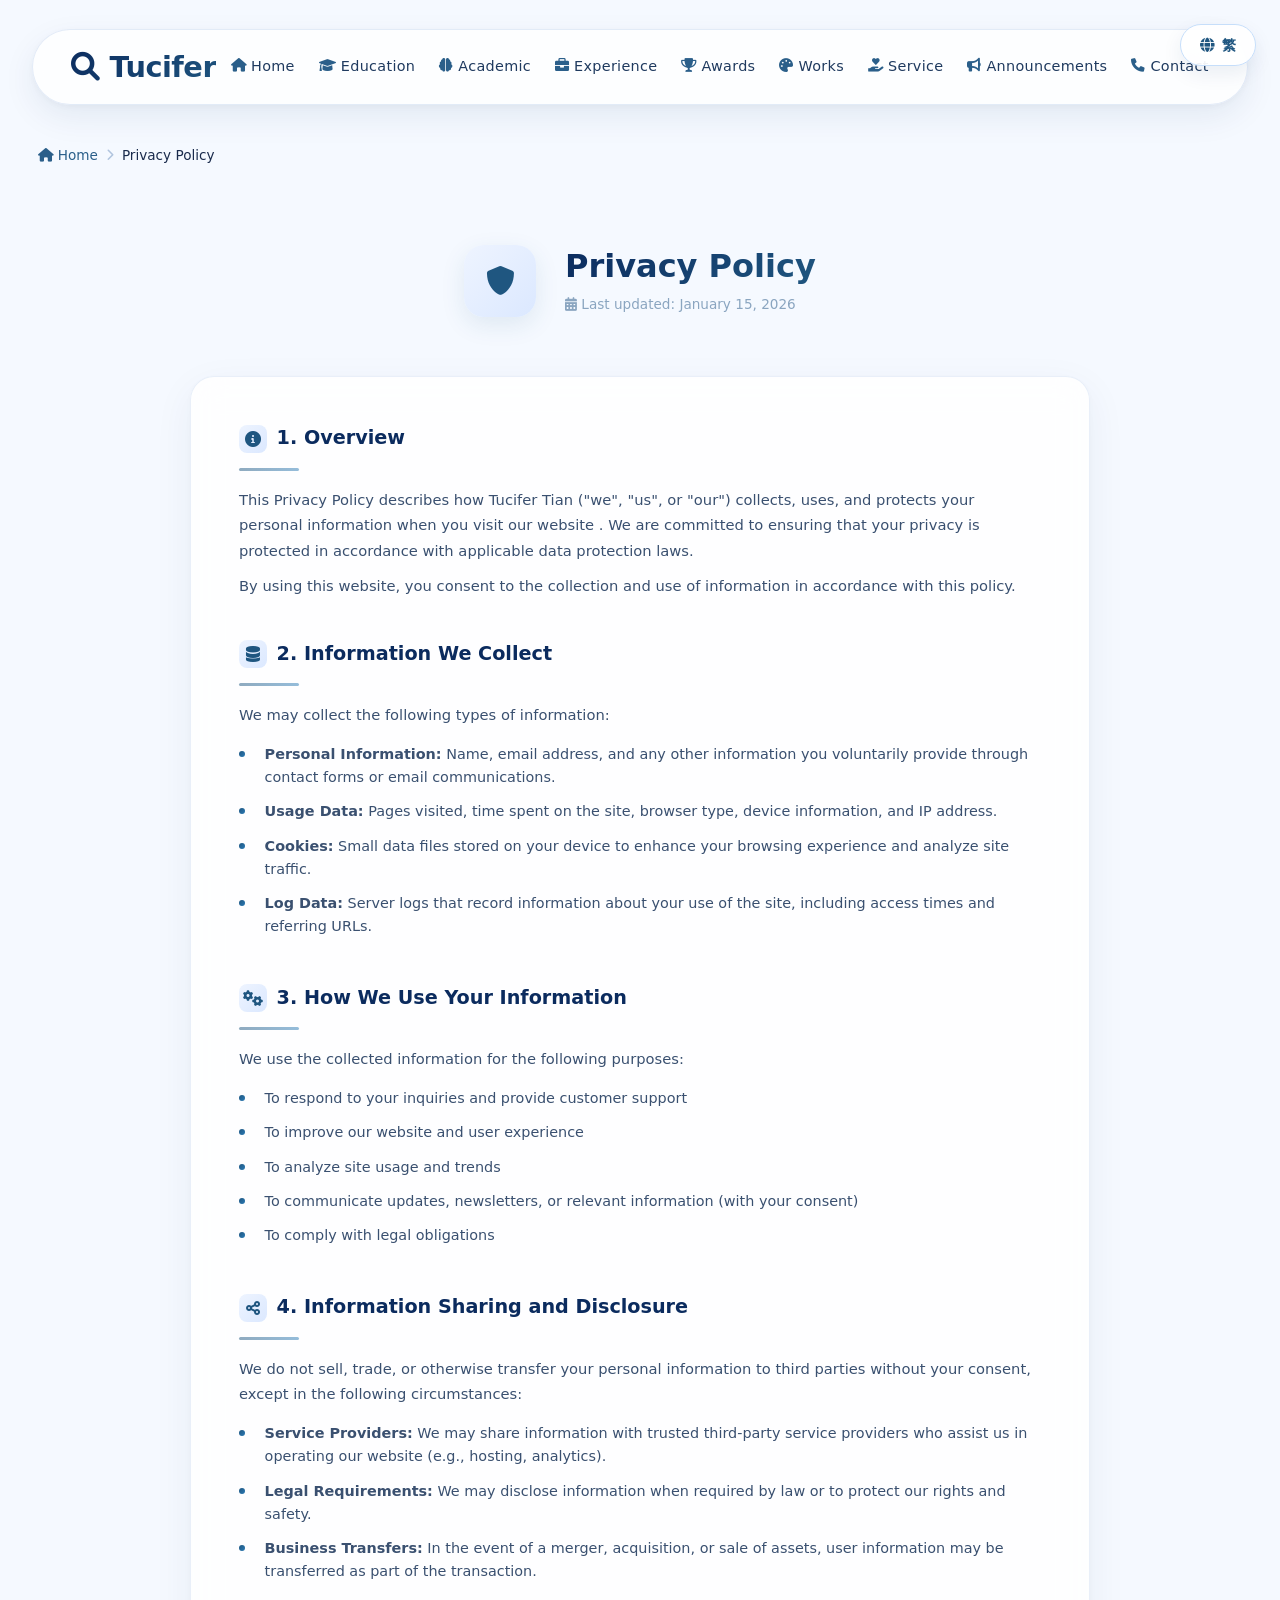
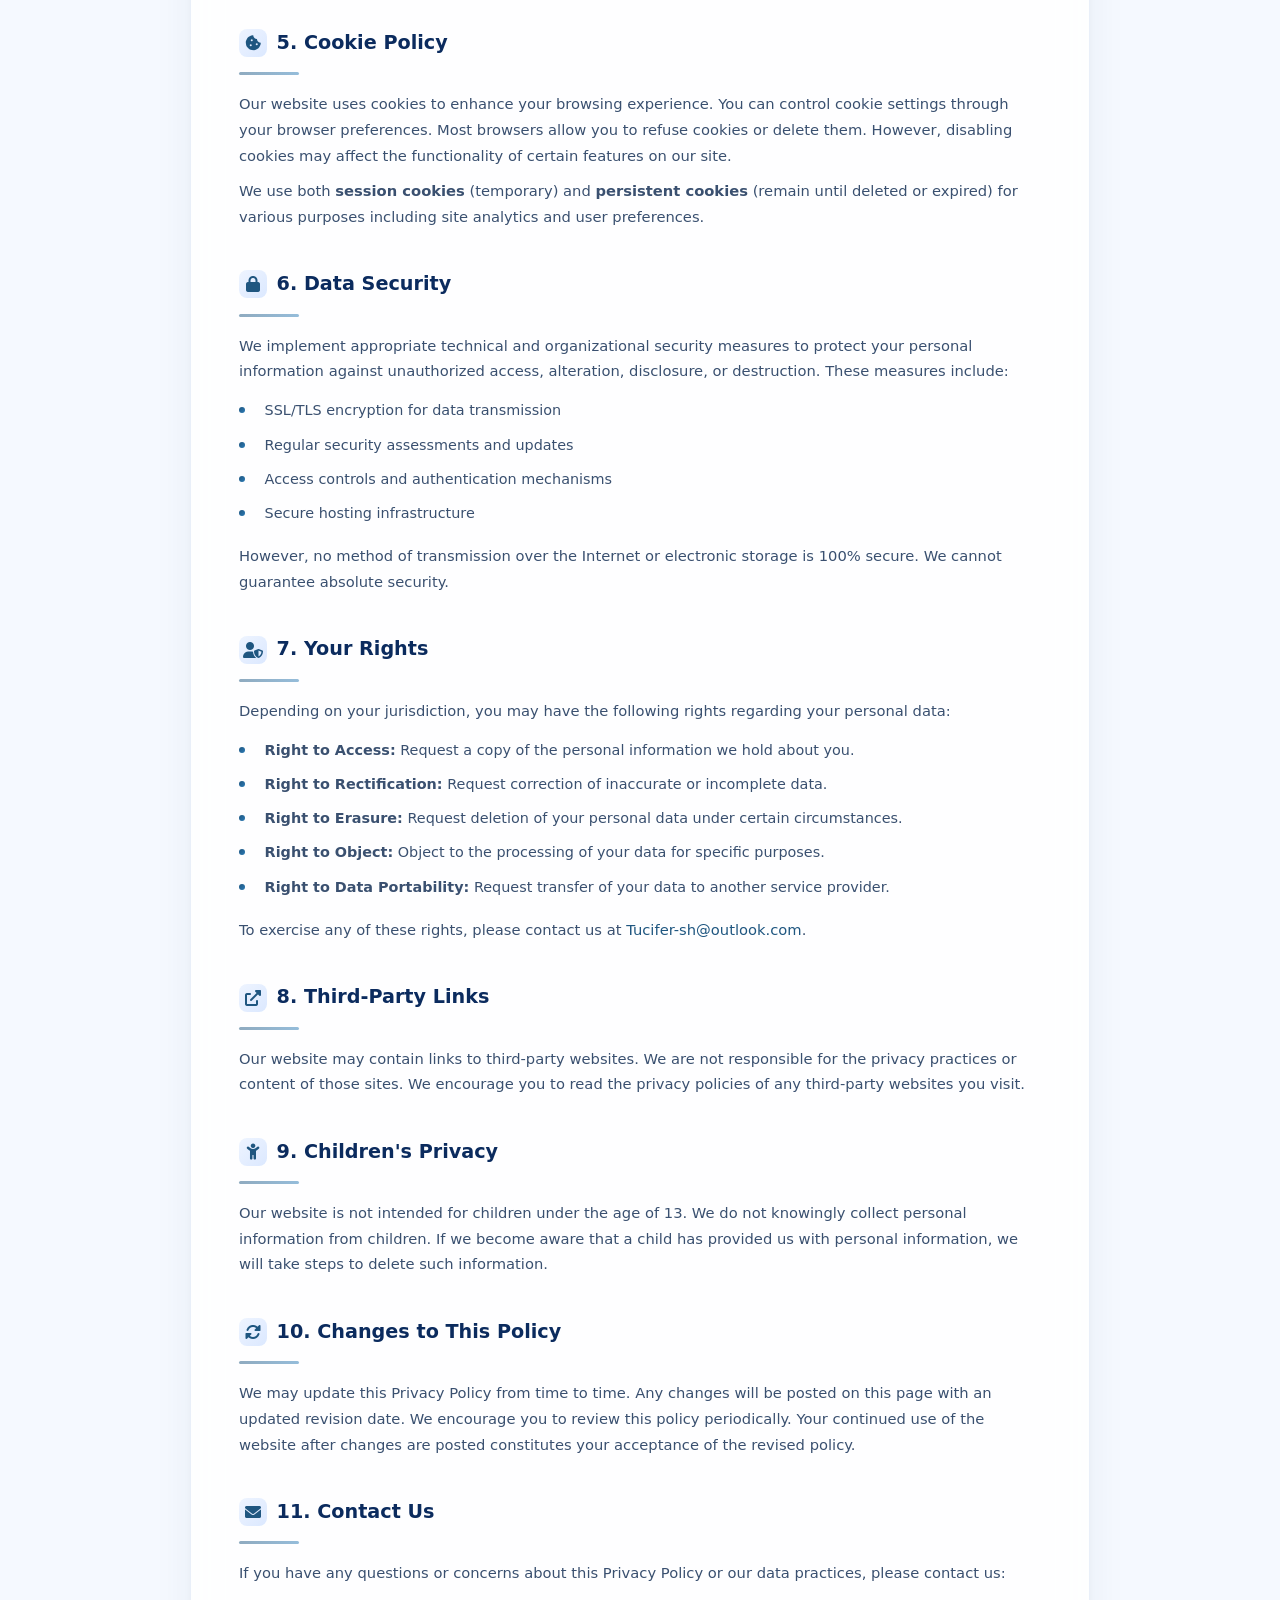
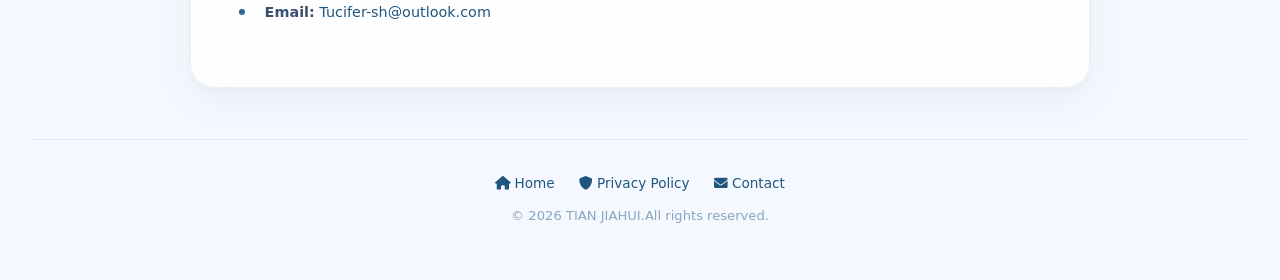
==== privacy policy.html @ 7f704561 "Add files via upload" ====
<!DOCTYPE html>
<html lang="en">
<head>
  <meta charset="UTF-8">
  <meta name="viewport" content="width=device-width, initial-scale=1.0, maximum-scale=1.0, user-scalable=yes, viewport-fit=cover">
  <meta http-equiv="Cache-Control" content="no-cache, no-store, must-revalidate">
  <meta http-equiv="Pragma" content="no-cache">
  <meta http-equiv="Expires" content="0">
  <title>Privacy Policy · Tucifer Tian</title>
  <link rel="icon" href="https://img.icons8.com/?size=100&id=BU7Clwq5bV9D&format=png&color=000000" type="image/png">

  <!-- Font Awesome -->
  <link rel="stylesheet" href="https://cdnjs.cloudflare.com/ajax/libs/font-awesome/6.0.0-beta3/css/all.min.css">

  <style>
    /* ===== 全局 ===== */
    * {
      margin: 0;
      padding: 0;
      box-sizing: border-box;
    }

    body {
      font-family: 'Inter', 'Segoe UI', 'Roboto', system-ui, -apple-system, sans-serif;
      background: #f5f9ff;
      color: #1a2b4c;
      line-height: 1.7;
      transition: all 0.2s ease;
    }

    .container {
      max-width: 1320px;
      margin: 0 auto;
      padding: 1.8rem 2rem;
      display: flex;
      flex-direction: column;
      gap: 2.2rem;
    }

    /* ===== 语言切换 ===== */
    .lang-switch {
      position: fixed;
      top: 1.5rem;
      right: 1.5rem;
      z-index: 100;
      background: rgba(255, 255, 255, 0.85);
      backdrop-filter: blur(12px);
      border: 1px solid #c6defa;
      border-radius: 40px;
      padding: 0.5rem 1.2rem;
      display: flex;
      align-items: center;
      gap: 0.5rem;
      cursor: pointer;
      font-weight: 600;
      color: #1f5680;
      font-size: 0.9rem;
      box-shadow: 0 8px 20px rgba(18, 52, 106, 0.08);
      transition: all 0.3s;
    }
    .lang-switch:hover {
      background: #ffffff;
      box-shadow: 0 12px 28px rgba(18, 52, 106, 0.15);
    }
    .lang-switch i {
      color: #1f5680;
    }

    /* ===== 导航 ===== */
    nav {
      display: flex;
      flex-wrap: wrap;
      align-items: center;
      justify-content: space-between;
      background: rgba(255, 255, 255, 0.8);
      backdrop-filter: blur(16px);
      border-radius: 80px;
      padding: 0.8rem 2.4rem;
      box-shadow: 0 12px 32px rgba(18, 52, 106, 0.08), 0 2px 8px rgba(0, 32, 64, 0.04);
      border: 1px solid rgba(200, 215, 240, 0.5);
      position: sticky;
      top: 1.2rem;
      z-index: 50;
    }

    .logo {
      font-size: 1.8rem;
      font-weight: 550;
      letter-spacing: -0.5px;
      background: linear-gradient(135deg, #0b2b5e, #1f5680);
      -webkit-background-clip: text;
      -webkit-text-fill-color: transparent;
      background-clip: text;
    }

    .nav-links {
      display: flex;
      flex-wrap: wrap;
      gap: 1.5rem;
      list-style: none;
    }

    .nav-links a {
      text-decoration: none;
      color: #1f3a5f;
      font-weight: 500;
      font-size: 0.9rem;
      letter-spacing: 0.3px;
      padding: 0.4rem 0;
      border-bottom: 2px solid transparent;
      transition: 0.25s ease;
      display: flex;
      align-items: center;
      gap: 0.3rem;
      white-space: nowrap;
    }
    .nav-links a i {
      font-size: 0.85rem;
      color: #2b5f8a;
    }
    .nav-links a:hover {
      border-bottom-color: #1f5680;
      color: #0a2540;
      text-decoration: none;
    }

    /* ===== 面包屑 ===== */
    .breadcrumb {
      display: flex;
      align-items: center;
      gap: 0.5rem;
      font-size: 0.85rem;
      color: #6b8bb5;
      padding: 0.2rem 0.4rem;
    }
    .breadcrumb a {
      color: #2b5f8a;
      text-decoration: none;
      transition: color 0.2s;
    }
    .breadcrumb a:hover {
      color: #1f5680;
      text-decoration: underline;
    }
    .breadcrumb .separator {
      color: #b0c4de;
      font-size: 0.75rem;
    }
    .breadcrumb .current {
      color: #1a2b4c;
      font-weight: 500;
    }

    /* ===== 页面标题区 ===== */
    .page-header {
      display: flex;
      align-items: center;
      justify-content: center;
      gap: 1.8rem;
      padding: 2.5rem 1rem 1.5rem;
    }
    .page-header .icon-wrapper {
      width: 72px;
      height: 72px;
      border-radius: 20px;
      background: linear-gradient(135deg, #eef4ff, #dbe8ff);
      display: flex;
      align-items: center;
      justify-content: center;
      box-shadow: 0 8px 24px rgba(31, 86, 128, 0.1);
      flex-shrink: 0;
    }
    .page-header .icon-wrapper i {
      font-size: 1.8rem;
      color: #1f5680;
    }
    .page-header .title-text {
      display: flex;
      flex-direction: column;
      gap: 0.3rem;
    }
    .page-header h1 {
      font-size: 2rem;
      font-weight: 700;
      background: linear-gradient(135deg, #0b2b5e, #1f5680);
      -webkit-background-clip: text;
      -webkit-text-fill-color: transparent;
      background-clip: text;
      margin: 0;
      line-height: 1.3;
    }
    .page-header .update-date {
      font-size: 0.85rem;
      color: #8aa5c0;
    }

    @media (max-width: 480px) {
      .page-header {
        gap: 1rem;
        padding: 1.5rem 0.5rem 1rem;
      }
      .page-header .icon-wrapper {
        width: 56px;
        height: 56px;
        border-radius: 16px;
      }
      .page-header .icon-wrapper i {
        font-size: 1.4rem;
      }
      .page-header h1 {
        font-size: 1.5rem;
      }
    }

    /* ===== 内容卡片 ===== */
    .content-card {
      background: rgba(255, 255, 255, 0.85);
      backdrop-filter: blur(16px);
      border-radius: 24px;
      padding: 2.8rem 3rem;
      box-shadow: 0 12px 40px rgba(18, 52, 106, 0.06), 0 2px 8px rgba(0, 32, 64, 0.03);
      border: 1px solid rgba(200, 215, 240, 0.4);
      max-width: 900px;
      margin: 0 auto;
      width: 100%;
    }

    .content-card section {
      margin-bottom: 2.4rem;
    }
    .content-card section:last-child {
      margin-bottom: 0;
    }

    .content-card h2 {
      font-size: 1.2rem;
      font-weight: 650;
      color: #0b2b5e;
      margin-bottom: 0.8rem;
      display: flex;
      align-items: center;
      gap: 0.6rem;
    }
    .content-card h2 i {
      font-size: 1rem;
      color: #1f5680;
      width: 28px;
      height: 28px;
      background: linear-gradient(135deg, #eef4ff, #dbe8ff);
      border-radius: 8px;
      display: inline-flex;
      align-items: center;
      justify-content: center;
      flex-shrink: 0;
    }

    .content-card p {
      font-size: 0.92rem;
      color: #3a5070;
      margin-bottom: 0.6rem;
      line-height: 1.75;
    }

    .content-card ul {
      list-style: none;
      padding: 0;
      margin: 0.4rem 0 0.8rem;
    }
    .content-card ul li {
      font-size: 0.9rem;
      color: #3a5070;
      padding: 0.35rem 0 0.35rem 1.6rem;
      position: relative;
      line-height: 1.6;
    }
    .content-card ul li::before {
      content: '';
      position: absolute;
      left: 0;
      top: 0.85rem;
      width: 6px;
      height: 6px;
      border-radius: 50%;
      background: linear-gradient(135deg, #1f5680, #2b7ab5);
    }

    .content-card a {
      color: #1f5680;
      text-decoration: none;
      font-weight: 500;
      border-bottom: 1px solid transparent;
      transition: all 0.2s;
    }
    .content-card a:hover {
      color: #0b2b5e;
      border-bottom-color: #1f5680;
    }

    /* ===== 分隔线 ===== */
    .divider {
      width: 60px;
      height: 3px;
      background: linear-gradient(90deg, #1f5680, #2b7ab5);
      border-radius: 4px;
      margin: 0.3rem 0 1rem;
      opacity: 0.5;
    }

    /* ===== 页脚 ===== */
    footer {
      text-align: center;
      padding: 2rem 1rem 1.5rem;
      color: #8aa5c0;
      font-size: 0.82rem;
      border-top: 1px solid rgba(200, 215, 240, 0.4);
      margin-top: 1rem;
    }
    footer a {
      color: #1f5680;
      text-decoration: none;
      font-weight: 500;
    }
    footer a:hover {
      text-decoration: underline;
    }
    footer .footer-links {
      display: flex;
      justify-content: center;
      gap: 1.5rem;
      margin-bottom: 0.6rem;
      flex-wrap: wrap;
    }
    footer .footer-links a {
      font-size: 0.85rem;
    }

    /* ===== 回到顶部 ===== */
    .back-to-top {
      position: fixed;
      bottom: 2rem;
      right: 2rem;
      width: 48px;
      height: 48px;
      border-radius: 50%;
      background: linear-gradient(135deg, #1f5680, #0b2b5e);
      color: #fff;
      display: flex;
      align-items: center;
      justify-content: center;
      font-size: 1.1rem;
      box-shadow: 0 8px 24px rgba(31, 86, 128, 0.3);
      cursor: pointer;
      z-index: 100;
      opacity: 0;
      visibility: hidden;
      transform: translateY(20px);
      transition: all 0.3s ease;
    }
    .back-to-top.show {
      opacity: 1;
      visibility: visible;
      transform: translateY(0);
    }
    .back-to-top:hover {
      transform: translateY(-3px);
      box-shadow: 0 12px 32px rgba(31, 86, 128, 0.4);
    }

    /* ===== 响应式 ===== */

    @media (max-width: 750px) {
  .container {
    padding: 1rem;
  }
  nav {
    flex-direction: column;
    gap: 0.8rem;
    border-radius: 2rem;
    padding: 1rem 1.5rem;
  }
  .nav-links {
    gap: 1rem;
  }
  
     
    }


    @media (max-width: 480px) {
  /* 回到顶部按钮手机端缩小 */
  .back-to-top {
    width: 36px;          /* 原来 48px → 现在 36px */
    height: 36px;
    bottom: 1rem;          /* 离底部近一点，更紧凑 */
    right: 1rem;           /* 离右边近一点 */
    font-size: 0.9rem;     /* 箭头图标也相应缩小 */
  }
}
    @media (max-width: 480px) {
      .nav-links {
        gap: 0.5rem;
      }
      .nav-links a span {
        display: none;
      }
      .nav-links a i {
        font-size: 1rem;
      }
    }
  </style>
</head>

<body>

  <!-- 语言切换按钮 -->
  <div class="lang-switch" id="langToggle">
    <i class="fas fa-globe"></i>
    <span class="lang-text">繁</span>
  </div>

  <div class="container">

    <!-- 导航栏 -->
    <nav>
      <div class="logo"><i class="fas fa-search"></i> Tucifer</div>
      <ul class="nav-links">
        <li>
          <a href="index.html#home">
            <i class="fas fa-home"></i>
            <span data-en="Home" data-zh-hant="主頁" data-zh-hans="主页">Home</span>
          </a>
        </li>
        <li>
          <a href="index.html#education">
            <i class="fas fa-graduation-cap"></i>
            <span data-en="Education" data-zh-hant="教育背景" data-zh-hans="教育背景">Education</span>
          </a>
        </li>
        <li>
          <a href="index.html#expertise">
            <i class="fas fa-brain"></i>
            <span data-en="Academic" data-zh-hant="學術專長" data-zh-hans="学术专长">Academic</span>
          </a>
        </li>
        <li>
          <a href="index.html#experience">
            <i class="fas fa-briefcase"></i>
            <span data-en="Work Experience" data-zh-hant="工作經驗" data-zh-hans="工作经验">Experience</span>
          </a>
        </li>
        <li>
          <a href="index.html#awards">
            <i class="fas fa-trophy"></i>
            <span data-en="Awards" data-zh-hant="獲獎與認證" data-zh-hans="获奖与认证">Awards</span>
          </a>
        </li>
        <li>
          <a href="index.html#works">
            <i class="fas fa-palette"></i>
            <span data-en="Project" data-zh-hant="項目展示" data-zh-hans="项目展示">Works</span>
          </a>
        </li>
        <li>
          <a href="index.html#service">
            <i class="fas fa-hand-holding-heart"></i>
            <span data-en="Service" data-zh-hant="社會服務" data-zh-hans="社会服务">Service</span>
          </a>
        </li>
        <li>
          <a href="index.html#bulletin">
            <i class="fas fa-bullhorn"></i>
            <span data-en="Announcements" data-zh-hant="公告欄" data-zh-hans="公告栏">Announcements</span>
          </a>
        </li>
        <li>
          <a href="index.html#Contact">
            <i class="fas fa-phone"></i>
            <span data-en="Contact" data-zh-hant="聯絡" data-zh-hans="联络">Contact</span>
          </a>
        </li>
      </ul>
    </nav>

    <!-- 面包屑 -->
    <div class="breadcrumb">
      <a href="index.html"><i class="fas fa-home"></i> <span data-en="Home" data-zh-hant="主頁" data-zh-hans="主页">Home</span></a>
      <span class="separator"><i class="fas fa-chevron-right"></i></span>
      <span class="current" data-en="Privacy Policy" data-zh-hant="隱私政策" data-zh-hans="隐私政策">Privacy Policy</span>
    </div>

    <!-- 页面标题 -->
    <div class="page-header">
      <div class="icon-wrapper">
        <i class="fas fa-shield-alt"></i>
      </div>
      <div class="title-text">
        <h1 data-en="Privacy Policy" data-zh-hant="隱私政策" data-zh-hans="隐私政策">Privacy Policy</h1>
        <p class="update-date"><i class="fas fa-calendar-alt"></i> <span data-en="Last updated: January 15, 2026" data-zh-hant="最後更新：2026年1月15日" data-zh-hans="最后更新：2026年1月15日">Last updated: January 15, 2026</span></p>
      </div>
    </div>

    <!-- 内容区域 -->
    <div class="content-card">

      <!-- 1. 概述 -->
      <section>
        <h2><i class="fas fa-info-circle"></i> <span data-en="1. Overview" data-zh-hant="1. 概述" data-zh-hans="1. 概述">1. Overview</span></h2>
        <div class="divider"></div>
        <p data-en="This Privacy Policy describes how Tucifer Tian (&quot;we&quot;, &quot;us&quot;, or &quot;our&quot;) collects, uses, and protects your personal information when you visit our website. We are committed to ensuring that your privacy is protected in accordance with applicable data protection laws." data-zh-hant="本隱私政策說明 Tucifer Tian（「我們」）在您造訪本網站時，
        如何收集、使用及保護您的個人資訊。我們致力於確保您的隱私按照適用的資料保護法律受到保護。" data-zh-hans="本隐私政策说明 Tucifer Tian（「我们」）在您访问本网站时，如何收集、使用及保护您的个人信息。我们致力于确保您的隐私按照适用的数据保护法律受到保护。">
          This Privacy Policy describes how Tucifer Tian ("we", "us", or "our") collects, uses, and protects your personal information when you visit our website . We are committed to ensuring that your privacy is protected in accordance with applicable data protection laws.
        </p>
        <p data-en="By using this website, you consent to the collection and use of information in accordance with this policy." data-zh-hant="使用本網站即表示您同意按照本政策的規定收集和使用資訊。" data-zh-hans="使用本网站即表示您同意按照本政策的规定收集和使用信息。">
          By using this website, you consent to the collection and use of information in accordance with this policy.
        </p>
      </section>

      <!-- 2. 信息收集 -->
      <section>
        <h2><i class="fas fa-database"></i> <span data-en="2. Information We Collect" data-zh-hant="2. 我們收集的資訊" data-zh-hans="2. 我们收集的信息">2. Information We Collect</span></h2>
        <div class="divider"></div>
        <p data-en="We may collect the following types of information:" data-zh-hant="我們可能收集以下類型的資訊：" data-zh-hans="我们可能收集以下类型的信息：">
          We may collect the following types of information:
        </p>
        <ul>
          <li data-en="<strong>Personal Information:</strong> Name, email address, and any other information you voluntarily provide through contact forms or email communications." data-zh-hant="<strong>個人資訊：</strong>姓名、電子郵件地址，以及您透過聯絡表單或電子郵件自願提供的任何其他資訊。" data-zh-hans="<strong>个人信息：</strong>姓名、电子邮件地址，以及您通过联络表单或电子邮件自愿提供的任何其他信息。">
            <strong>Personal Information:</strong> Name, email address, and any other information you voluntarily provide through contact forms or email communications.
          </li>
          <li data-en="<strong>Usage Data:</strong> Pages visited, time spent on the site, browser type, device information, and IP address." data-zh-hant="<strong>使用數據：</strong>造訪的頁面、在網站上花費的時間、瀏覽器類型、裝置資訊和 IP 地址。" data-zh-hans="<strong>使用数据：</strong>访问的页面、在网站上花费的时间、浏览器类型、设备信息和 IP 地址。">
            <strong>Usage Data:</strong> Pages visited, time spent on the site, browser type, device information, and IP address.
          </li>
          <li data-en="<strong>Cookies:</strong> Small data files stored on your device to enhance your browsing experience and analyze site traffic." data-zh-hant="<strong>Cookie：</strong>儲存在您裝置上的小型資料檔案，用於增強瀏覽體驗並分析網站流量。" data-zh-hans="<strong>Cookie：</strong>储存在您设备上的小型数据文件，用于增强浏览体验并分析网站流量。">
            <strong>Cookies:</strong> Small data files stored on your device to enhance your browsing experience and analyze site traffic.
          </li>
          <li data-en="<strong>Log Data:</strong> Server logs that record information about your use of the site, including access times and referring URLs." data-zh-hant="<strong>日誌數據：</strong>記錄您使用網站相關資訊的伺服器日誌，包括存取時間和來源網址。" data-zh-hans="<strong>日志数据：</strong>记录您使用网站相关信息的服务器日志，包括访问时间和来源网址。">
            <strong>Log Data:</strong> Server logs that record information about your use of the site, including access times and referring URLs.
          </li>
        </ul>
      </section>

      <!-- 3. 信息使用 -->
      <section>
        <h2><i class="fas fa-cogs"></i> <span data-en="3. How We Use Your Information" data-zh-hant="3. 我們如何使用您的資訊" data-zh-hans="3. 我们如何使用您的信息">3. How We Use Your Information</span></h2>
        <div class="divider"></div>
        <p data-en="We use the collected information for the following purposes:" data-zh-hant="我們將收集的資訊用於以下目的：" data-zh-hans="我们将收集的信息用于以下目的：">
          We use the collected information for the following purposes:
        </p>
        <ul>
          <li data-en="To respond to your inquiries and provide customer support" data-zh-hant="回應您的諮詢並提供客戶支援" data-zh-hans="回应您的咨询并提供客户支持">
            To respond to your inquiries and provide customer support
          </li>
          <li data-en="To improve our website and user experience" data-zh-hant="改進我們的網站和使用者體驗" data-zh-hans="改进我们的网站和用户体验">
            To improve our website and user experience
          </li>
          <li data-en="To analyze site usage and trends" data-zh-hant="分析網站使用情況和趨勢" data-zh-hans="分析网站使用情况和趋势">
            To analyze site usage and trends
          </li>
          <li data-en="To communicate updates, newsletters, or relevant information (with your consent)" data-zh-hant="傳達更新、電子報或相關資訊（經您同意）" data-zh-hans="传达更新、电子报或相关信息（经您同意）">
            To communicate updates, newsletters, or relevant information (with your consent)
          </li>
          <li data-en="To comply with legal obligations" data-zh-hant="遵守法律義務" data-zh-hans="遵守法律义务">
            To comply with legal obligations
          </li>
        </ul>
      </section>

      <!-- 4. 信息共享 -->
      <section>
        <h2><i class="fas fa-share-alt"></i> <span data-en="4. Information Sharing and Disclosure" data-zh-hant="4. 資訊共用與揭露" data-zh-hans="4. 信息共享与披露">4. Information Sharing and Disclosure</span></h2>
        <div class="divider"></div>
        <p data-en="We do not sell, trade, or otherwise transfer your personal information to third parties without your consent, except in the following circumstances:" data-zh-hant="除以下情況外，未經您的同意，我們不會出售、交易或以其他方式將您的個人資訊轉讓給第三方：" data-zh-hans="除以下情况外，未经您的同意，我们不会出售、交易或以其他方式将您的个人信息转让给第三方：">
          We do not sell, trade, or otherwise transfer your personal information to third parties without your consent, except in the following circumstances:
        </p>
        <ul>
          <li data-en="<strong>Service Providers:</strong> We may share information with trusted third-party service providers who assist us in operating our website (e.g., hosting, analytics)." data-zh-hant="<strong>服務提供者：</strong>我們可能與協助我們營運網站的受信任第三方服務提供者共用資訊（例如：託管、數據分析）。" data-zh-hans="<strong>服务提供者：</strong>我们可能与协助我们运营网站的受信任第三方服务提供者共享信息（例如：托管、数据分析）。">
            <strong>Service Providers:</strong> We may share information with trusted third-party service providers who assist us in operating our website (e.g., hosting, analytics).
          </li>
          <li data-en="<strong>Legal Requirements:</strong> We may disclose information when required by law or to protect our rights and safety." data-zh-hant="<strong>法律要求：</strong>當法律要求或為保護我們的權利和安全時，我們可能會揭露資訊。" data-zh-hans="<strong>法律要求：</strong>当法律要求或为保护我们的权利和安全时，我们可能会披露信息。">
            <strong>Legal Requirements:</strong> We may disclose information when required by law or to protect our rights and safety.
          </li>
          <li data-en="<strong>Business Transfers:</strong> In the event of a merger, acquisition, or sale of assets, user information may be transferred as part of the transaction." data-zh-hant="<strong>業務轉讓：</strong>若發生合併、收購或資產出售，使用者資訊可能作為交易的一部分被轉讓。" data-zh-hans="<strong>业务转让：</strong>若发生合并、收购或资产出售，用户信息可能作为交易的一部分被转让。">
            <strong>Business Transfers:</strong> In the event of a merger, acquisition, or sale of assets, user information may be transferred as part of the transaction.
          </li>
        </ul>
      </section>

      <!-- 5. Cookie 政策 -->
      <section>
        <h2><i class="fas fa-cookie-bite"></i> <span data-en="5. Cookie Policy" data-zh-hant="5. Cookie 政策" data-zh-hans="5. Cookie 政策">5. Cookie Policy</span></h2>
        <div class="divider"></div>
        <p data-en="Our website uses cookies to enhance your browsing experience. You can control cookie settings through your browser preferences. Most browsers allow you to refuse cookies or delete them. However, disabling cookies may affect the functionality of certain features on our site." data-zh-hant="本網站使用 Cookie 以增強您的瀏覽體驗。您可以透過瀏覽器偏好設定控制 Cookie。大多數瀏覽器允許您拒絕或刪除 Cookie。然而，停用 Cookie 可能會影響網站某些功能的使用。">
          Our website uses cookies to enhance your browsing experience. You can control cookie settings through your browser preferences. Most browsers allow you to refuse cookies or delete them. However, disabling cookies may affect the functionality of certain features on our site.
        </p>
        <p data-en="We use both <strong>session cookies</strong> (temporary) and <strong>persistent cookies</strong> (remain until deleted or expired) for various purposes including site analytics and user preferences." data-zh-hant="我們使用<strong>會話 Cookie</strong>（臨時）和<strong>持久性 Cookie</strong>（保留至刪除或過期），用於網站數據分析和使用者偏好等各種用途。">
          We use both <strong>session cookies</strong> (temporary) and <strong>persistent cookies</strong> (remain until deleted or expired) for various purposes including site analytics and user preferences.
        </p>
      </section>

      <!-- 6. 数据安全 -->
      <section>
        <h2><i class="fas fa-lock"></i> <span data-en="6. Data Security" data-zh-hant="6. 資料安全" data-zh-hans="6. 数据安全">6. Data Security</span></h2>
        <div class="divider"></div>
        <p data-en="We implement appropriate technical and organizational security measures to protect your personal information against unauthorized access, alteration, disclosure, or destruction. These measures include:" data-zh-hant="我們實施適當的技術和組織安全措施，以保護您的個人資訊免受未經授權的存取、更改、揭露或破壞。這些措施包括：">
          We implement appropriate technical and organizational security measures to protect your personal information against unauthorized access, alteration, disclosure, or destruction. These measures include:
        </p>
        <ul>
          <li data-en="SSL/TLS encryption for data transmission" data-zh-hant="資料傳輸採用 SSL/TLS 加密" data-zh-hans="数据传输采用 SSL/TLS 加密">
            SSL/TLS encryption for data transmission
          </li>
          <li data-en="Regular security assessments and updates" data-zh-hant="定期安全評估和更新" data-zh-hans="定期安全评估和更新">
            Regular security assessments and updates
          </li>
          <li data-en="Access controls and authentication mechanisms" data-zh-hant="存取控制和身份驗證機制" data-zh-hans="访问控制和身份验证机制">
            Access controls and authentication mechanisms
          </li>
          <li data-en="Secure hosting infrastructure" data-zh-hant="安全的託管基礎設施" data-zh-hans="安全的托管基础设施">
            Secure hosting infrastructure
          </li>
        </ul>
        <p data-en="However, no method of transmission over the Internet or electronic storage is 100% secure. We cannot guarantee absolute security." data-zh-hant="然而，網際網路傳輸或電子儲存沒有任何方法是 100% 安全的。我們無法保證絕對安全。" data-zh-hans="然而，互联网传输或电子储存没有任何方法是 100% 安全的。我们无法保证绝对安全。">
          However, no method of transmission over the Internet or electronic storage is 100% secure. We cannot guarantee absolute security.
        </p>
      </section>

      <!-- 7. 您的权利 -->
      <section>
        <h2><i class="fas fa-user-shield"></i> <span data-en="7. Your Rights" data-zh-hant="7. 您的權利" data-zh-hans="7. 您的权利">7. Your Rights</span></h2>
        <div class="divider"></div>
        <p data-en="Depending on your jurisdiction, you may have the following rights regarding your personal data:" data-zh-hant="根據您所在的司法管轄區，您可能擁有以下關於個人資料的權利：">
          Depending on your jurisdiction, you may have the following rights regarding your personal data:
        </p>
        <ul>
          <li data-en="<strong>Right to Access:</strong> Request a copy of the personal information we hold about you." data-zh-hant="<strong>存取權：</strong>要求取得我們持有關於您的個人資訊副本。" data-zh-hans="<strong>访问权：</strong>要求取得我们持有关于您的个人信息副本。">
            <strong>Right to Access:</strong> Request a copy of the personal information we hold about you.
          </li>
          <li data-en="<strong>Right to Rectification:</strong> Request correction of inaccurate or incomplete data." data-zh-hant="<strong>更正權：</strong>要求更正不準確或不完整的資料。" data-zh-hans="<strong>更正权：</strong>要求更正不准确或不完整的数据。">
            <strong>Right to Rectification:</strong> Request correction of inaccurate or incomplete data.
          </li>
          <li data-en="<strong>Right to Erasure:</strong> Request deletion of your personal data under certain circumstances." data-zh-hant="<strong>刪除權：</strong>在特定情況下要求刪除您的個人資料。" data-zh-hans="<strong>删除权：</strong>在特定情况下要求删除您的个人数据。">
            <strong>Right to Erasure:</strong> Request deletion of your personal data under certain circumstances.
          </li>
          <li data-en="<strong>Right to Object:</strong> Object to the processing of your data for specific purposes." data-zh-hant="<strong>反對權：</strong>針對特定目的反對處理您的資料。" data-zh-hans="<strong>反对权：</strong>针对特定目的反对处理您的数据。">
            <strong>Right to Object:</strong> Object to the processing of your data for specific purposes.
          </li>
          <li data-en="<strong>Right to Data Portability:</strong> Request transfer of your data to another service provider." data-zh-hant="<strong>資料可攜權：</strong>要求將您的資料轉移給另一個服務提供者。" data-zh-hans="<strong>数据可携权：</strong>要求将您的数据转移给另一个服务提供者。">
            <strong>Right to Data Portability:</strong> Request transfer of your data to another service provider.
          </li>
        </ul>
        <p data-en="To exercise any of these rights, please contact us at " data-zh-hant="如需行使上述任何權利，請透過 Tucifer-sh@outlook.com ">
          To exercise any of these rights, please contact us at <a href="mailto:Tucifer-sh@outlook.com">Tucifer-sh@outlook.com</a>.
        </p>
      </section>

      <!-- 8. 第三方链接 -->
      <section>
        <h2><i class="fas fa-external-link-alt"></i> <span data-en="8. Third-Party Links" data-zh-hant="8. 第三方連結" data-zh-hans="8. 第三方链接">8. Third-Party Links</span></h2>
        <div class="divider"></div>
        <p data-en="Our website may contain links to third-party websites. We are not responsible for the privacy practices or content of those sites. We encourage you to read the privacy policies of any third-party websites you visit." data-zh-hant="本網站可能包含指向第三方網站的連結。我們不對這些網站的隱私做法或內容負責。我們鼓勵您閱讀您造訪的任何第三方網站的隱私政策。">
          Our website may contain links to third-party websites. We are not responsible for the privacy practices or content of those sites. We encourage you to read the privacy policies of any third-party websites you visit.
        </p>
      </section>

      <!-- 9. 儿童隐私 -->
      <section>
        <h2><i class="fas fa-child"></i> <span data-en="9. Children's Privacy" data-zh-hant="9. 兒童隱私" data-zh-hans="9. 儿童隐私">9. Children's Privacy</span></h2>
        <div class="divider"></div>
        <p data-en="Our website is not intended for children under the age of 13. We do not knowingly collect personal information from children. If we become aware that a child has provided us with personal information, we will take steps to delete such information." data-zh-hant="本網站不適用於 13 歲以下的兒童。我們不會故意收集兒童的個人資訊。如果我們發現有兒童向我們提供了個人資訊，我們將採取措施刪除該等資訊。">
          Our website is not intended for children under the age of 13. We do not knowingly collect personal information from children. If we become aware that a child has provided us with personal information, we will take steps to delete such information.
        </p>
      </section>

      <!-- 10. 政策更新 -->
      <section>
        <h2><i class="fas fa-sync-alt"></i> <span data-en="10. Changes to This Policy" data-zh-hant="10. 政策變更" data-zh-hans="10. 政策变更">10. Changes to This Policy</span></h2>
        <div class="divider"></div>
        <p data-en="We may update this Privacy Policy from time to time. Any changes will be posted on this page with an updated revision date. We encourage you to review this policy periodically. Your continued use of the website after changes are posted constitutes your acceptance of the revised policy." data-zh-hant="我們可能會不時更新本隱私政策。任何變更都會發佈在本頁面上，並附上更新的修訂日期。我們鼓勵您定期檢視本政策。在變更發佈後繼續使用本網站即表示您接受修訂後的政策。">
          We may update this Privacy Policy from time to time. Any changes will be posted on this page with an updated revision date. We encourage you to review this policy periodically. Your continued use of the website after changes are posted constitutes your acceptance of the revised policy.
        </p>
      </section>

      <!-- 11. 联系我们 -->
      <section>
        <h2><i class="fas fa-envelope"></i> <span data-en="11. Contact Us" data-zh-hant="11. 聯絡我們" data-zh-hans="11. 联系我们">11. Contact Us</span></h2>
        <div class="divider"></div>
        <p data-en="If you have any questions or concerns about this Privacy Policy or our data practices, please contact us:" data-zh-hant="如果您對本隱私政策或我們的資料處理方式有任何疑問或疑慮，請聯絡我們：">
          If you have any questions or concerns about this Privacy Policy or our data practices, please contact us:
        </p>
        <ul>
          <li data-en="<strong>Email:</strong> Tucifer-sh@outlook.com" data-zh-hant="<strong>電子郵件：</strong>Tucifer-sh@outlook.com" data-zh-hans="<strong>电子邮件：</strong>Tucifer-sh@outlook.com">
            <strong>Email:</strong> <a href="mailto:Tucifer-sh@outlook.com">Tucifer-sh@outlook.com</a>
          </li>
         
        </ul>
      </section>

    </div><!-- end content-card -->

    <!-- 页脚 -->
    <footer>
      <div class="footer-links">
        <a href="index.html"><i class="fas fa-home"></i> <span data-en="Home" data-zh-hant="主頁" data-zh-hans="主页">Home</span></a>
        <a href="privacy-policy.html"><i class="fas fa-shield-alt"></i> <span data-en="Privacy Policy" data-zh-hant="隱私政策" data-zh-hans="隐私政策">Privacy Policy</span></a>
        <a href="index.html#Contact"><i class="fas fa-envelope"></i> <span data-en="Contact" data-zh-hant="聯絡" data-zh-hans="联络">Contact</span></a>
      </div>
      <p>© 2026 TIAN JIAHUI.<span data-en="All rights reserved." data-zh-hant="保留所有權利。" data-zh-hans="保留所有权利。">All rights reserved.</span></p>
    </footer>

  </div><!-- end container -->

  <!-- 回到顶部 -->
  <div class="back-to-top" id="backToTop" title="Back to Top">
    <i class="fas fa-chevron-up"></i>
  </div>

  <script>
    // 回到顶部
    const backToTop = document.getElementById('backToTop');
    window.addEventListener('scroll', () => {
      if (window.scrollY > 300) {
        backToTop.classList.add('show');
      } else {
        backToTop.classList.remove('show');
      }
    });
    backToTop.addEventListener('click', () => {
      window.scrollTo({ top: 0, behavior: 'smooth' });
    });

    // 语言切换：en → 繁體 → 简体 → en 循环
    const langToggle = document.getElementById('langToggle');
    const langText = langToggle.querySelector('.lang-text');
    let langIndex = 0; // 0=English(default), 1=繁體中文, 2=简体中文
    const langLabels = ['繁', '简', 'En'];

    langToggle.addEventListener('click', () => {
      langIndex = (langIndex + 1) % 3;
      const attr = langIndex === 0 ? 'data-en' : (langIndex === 1 ? 'data-zh-hant' : 'data-zh-hans');
      langText.textContent = langLabels[langIndex];
      document.querySelectorAll('[data-en]').forEach(el => {
        const targetAttr = el.getAttribute(attr);
        if (targetAttr) {
          el.innerHTML = targetAttr;
        }
      });
    });
  </script>

</body>
</html>
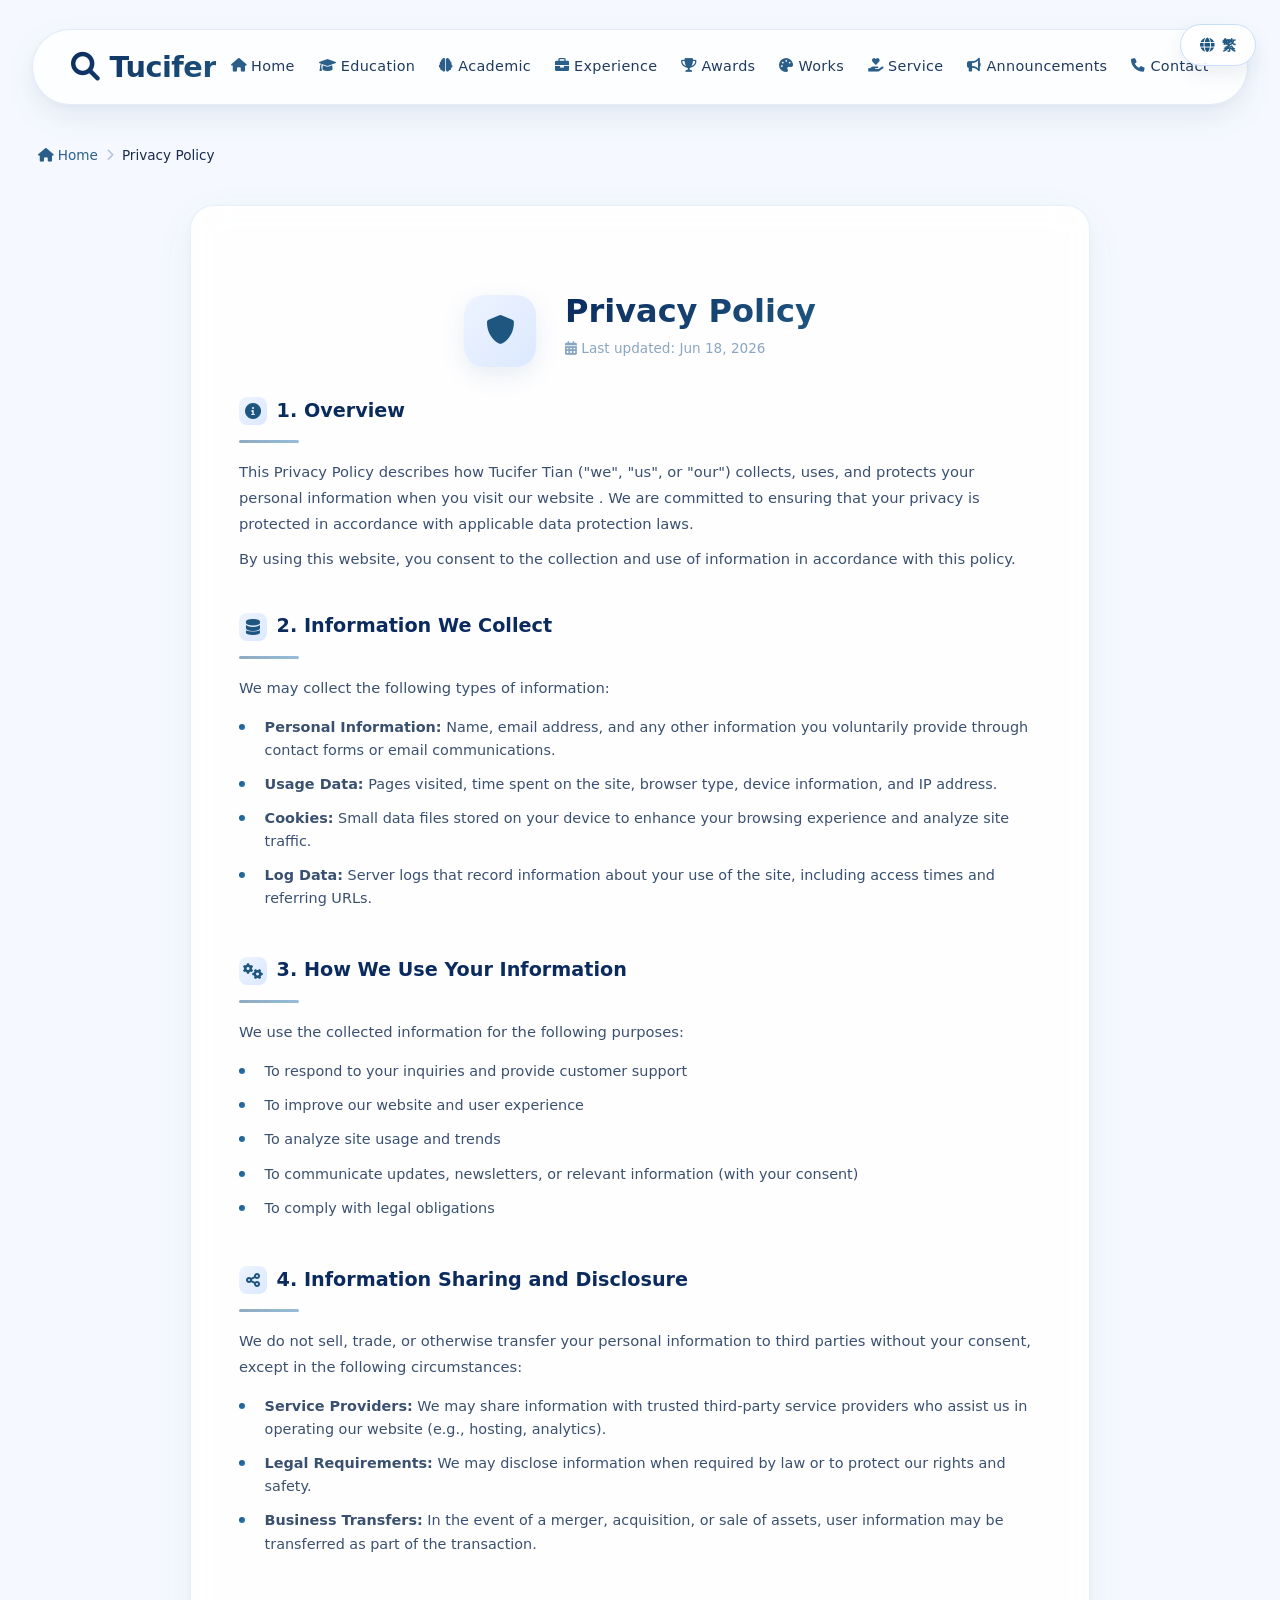
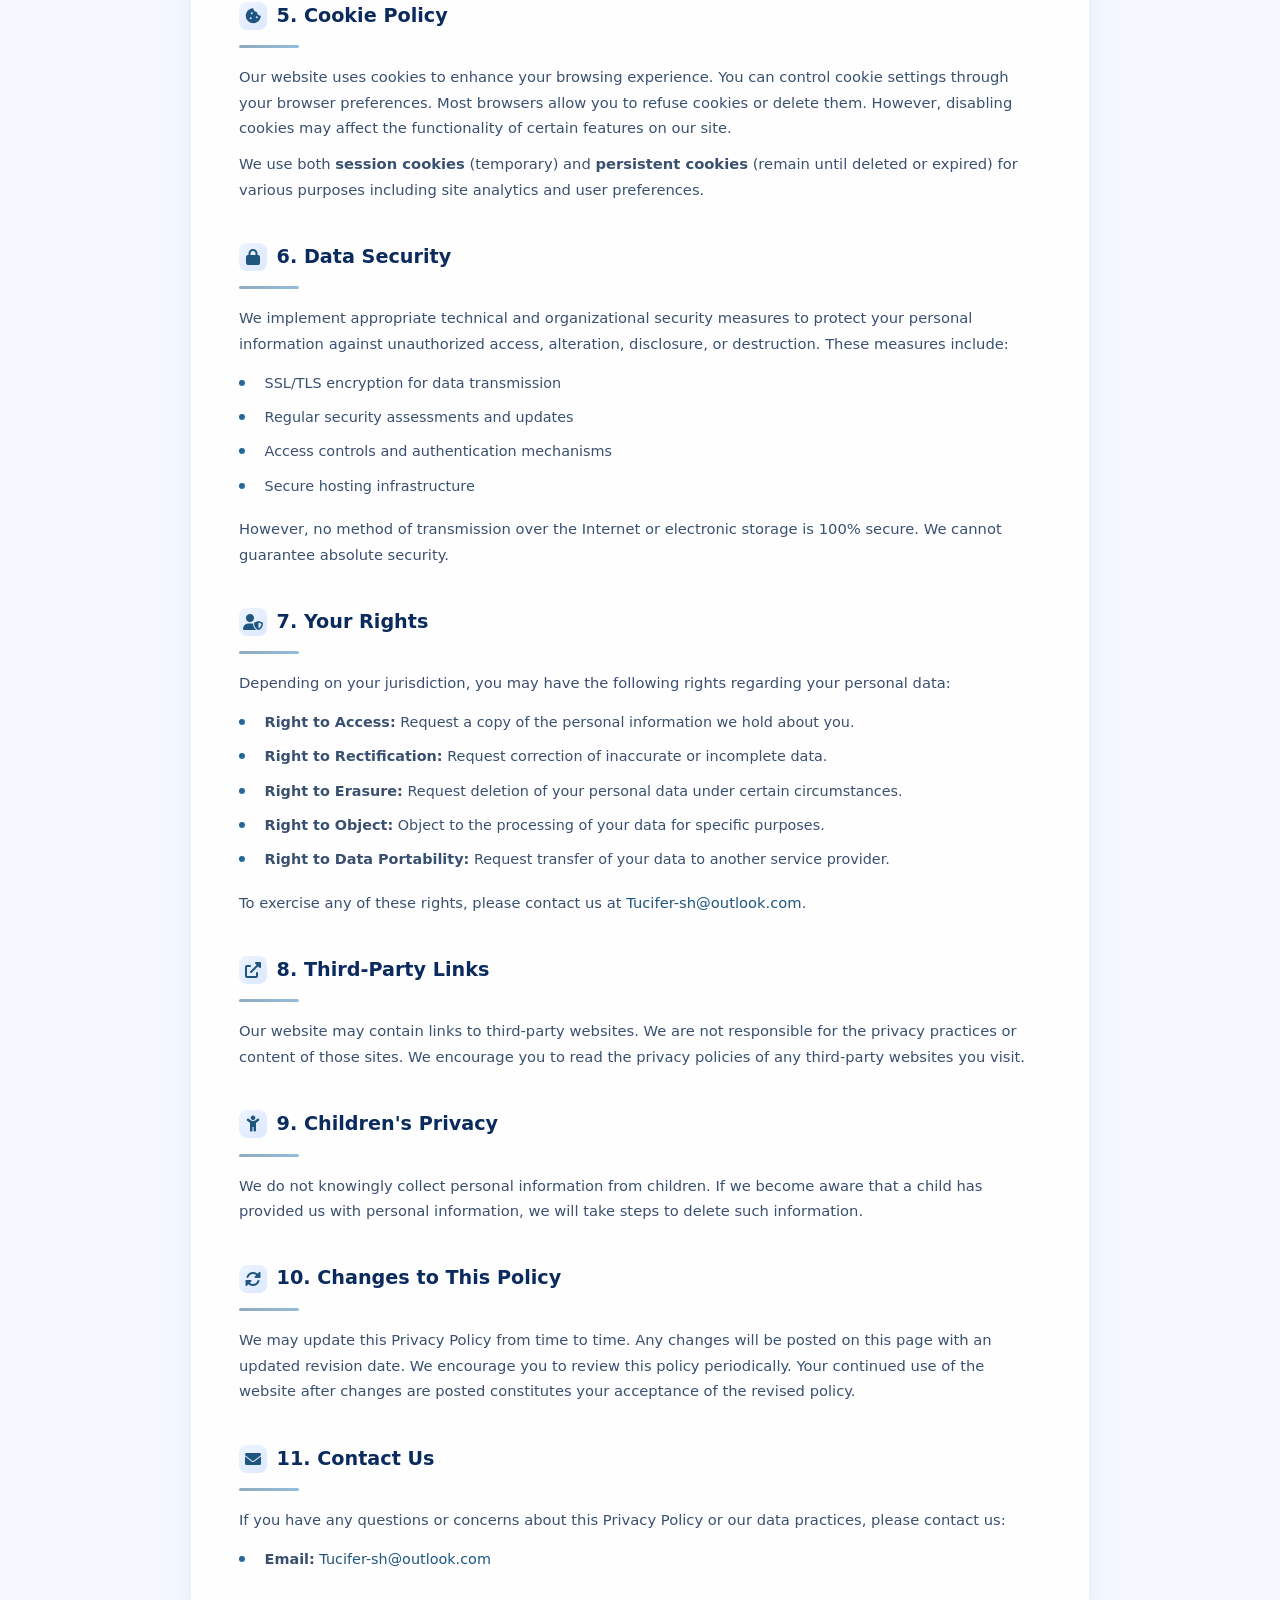
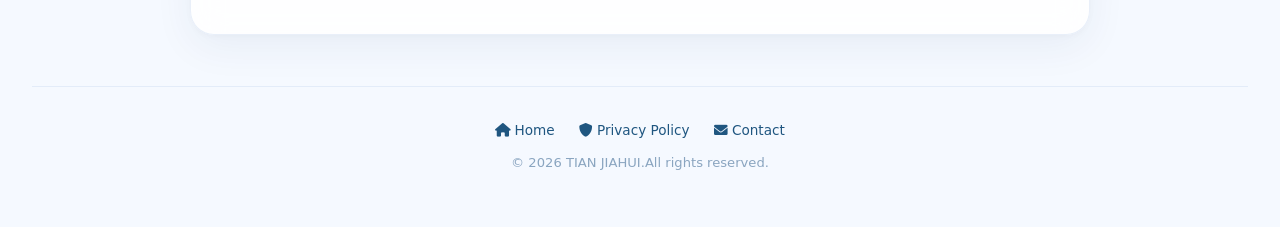
==== commit bfbf1fc5: "Update privacy policy.html" ====
--- a/privacy policy.html
+++ b/privacy policy.html
@@ -194,23 +194,7 @@
       color: #8aa5c0;
     }
 
-    @media (max-width: 480px) {
-      .page-header {
-        gap: 1rem;
-        padding: 1.5rem 0.5rem 1rem;
-      }
-      .page-header .icon-wrapper {
-        width: 56px;
-        height: 56px;
-        border-radius: 16px;
-      }
-      .page-header .icon-wrapper i {
-        font-size: 1.4rem;
-      }
-      .page-header h1 {
-        font-size: 1.5rem;
-      }
-    }
+   
 
     /* ===== 内容卡片 ===== */
     .content-card {
@@ -398,15 +382,87 @@
 }
     @media (max-width: 480px) {
       .nav-links {
-        gap: 0.5rem;
-      }
-      .nav-links a span {
-        display: none;
-      }
-      .nav-links a i {
-        font-size: 1rem;
-      }
-    }
+    gap: 0.4rem;
+    justify-content: center;
+  }
+
+  .nav-links a {
+    font-size: 0.75rem;
+    padding: 0.3rem 0.5rem;
+  }
+
+  .nav-links a span {
+    display: inline;   /* ✅ 显示文字 */
+  }
+    }
+
+/* ===============================
+   隐私政策页 · 手机端强制缩放
+   =============================== */
+
+@media (max-width: 480px) {
+
+  /* ===== 页面头部 ===== */
+  .page-header {
+    flex-direction: column;
+    text-align: center;
+    gap: 0.35rem;
+    padding: 0.8rem 0.4rem 0.6rem;
+  }
+
+  .page-header h1 {
+    font-size: 1.05rem;
+    line-height: 1.3;
+  }
+
+  .page-header .icon-wrapper {
+    width: 34px;
+    height: 34px;
+    border-radius: 10px;
+  }
+
+  .page-header .icon-wrapper i {
+    font-size: 0.9rem;
+  }
+
+  .page-header .update-date {
+    font-size: 0.75rem;
+  }
+
+  /* ===== 正文卡片 ===== */
+  .content-card {
+    padding: 0.9rem 0.8rem;
+    border-radius: 14px;
+  }
+
+  /* ===== 小节标题 ===== */
+  .content-card h2 {
+    font-size: 0.95rem;
+    gap: 0.4rem;
+  }
+
+  .content-card h2 i {
+    width: 22px;
+    height: 22px;
+    font-size: 0.75rem;
+  }
+
+  /* ===== 正文文字 ===== */
+  .content-card p,
+  .content-card ul li {
+    font-size: 0.78rem;
+    line-height: 1.6;
+  }
+
+  /* ===== 分隔线 ===== */
+  .divider {
+    width: 36px;
+    height: 2px;
+    margin-bottom: 0.45rem;
+  }
+}
+
+    
   </style>
 </head>
 
@@ -489,19 +545,20 @@
     </div>
 
     <!-- 页面标题 -->
-    <div class="page-header">
+   
+
+    <!-- 内容区域 -->
+    <div class="content-card">
+
+       <div class="page-header">
       <div class="icon-wrapper">
         <i class="fas fa-shield-alt"></i>
       </div>
       <div class="title-text">
         <h1 data-en="Privacy Policy" data-zh-hant="隱私政策" data-zh-hans="隐私政策">Privacy Policy</h1>
-        <p class="update-date"><i class="fas fa-calendar-alt"></i> <span data-en="Last updated: January 15, 2026" data-zh-hant="最後更新：2026年1月15日" data-zh-hans="最后更新：2026年1月15日">Last updated: January 15, 2026</span></p>
+        <p class="update-date"><i class="fas fa-calendar-alt"></i> <span data-en="Last updated: Jun 18, 2026" data-zh-hant="最後更新：2026年6月18日" data-zh-hans="最后更新：2026年6月18日">Last updated: Jun 18, 2026</span></p>
       </div>
     </div>
-
-    <!-- 内容区域 -->
-    <div class="content-card">
-
       <!-- 1. 概述 -->
       <section>
         <h2><i class="fas fa-info-circle"></i> <span data-en="1. Overview" data-zh-hant="1. 概述" data-zh-hans="1. 概述">1. Overview</span></h2>
@@ -664,8 +721,8 @@
       <section>
         <h2><i class="fas fa-child"></i> <span data-en="9. Children's Privacy" data-zh-hant="9. 兒童隱私" data-zh-hans="9. 儿童隐私">9. Children's Privacy</span></h2>
         <div class="divider"></div>
-        <p data-en="Our website is not intended for children under the age of 13. We do not knowingly collect personal information from children. If we become aware that a child has provided us with personal information, we will take steps to delete such information." data-zh-hant="本網站不適用於 13 歲以下的兒童。我們不會故意收集兒童的個人資訊。如果我們發現有兒童向我們提供了個人資訊，我們將採取措施刪除該等資訊。">
-          Our website is not intended for children under the age of 13. We do not knowingly collect personal information from children. If we become aware that a child has provided us with personal information, we will take steps to delete such information.
+        <p data-en="We do not knowingly collect personal information from children. If we become aware that a child has provided us with personal information, we will take steps to delete such information." data-zh-hant="我們不會故意收集兒童的個人資訊。如果我們發現有兒童向我們提供了個人資訊，我們將採取措施刪除該等資訊。">
+          We do not knowingly collect personal information from children. If we become aware that a child has provided us with personal information, we will take steps to delete such information.
         </p>
       </section>
 
@@ -699,7 +756,7 @@
     <footer>
       <div class="footer-links">
         <a href="index.html"><i class="fas fa-home"></i> <span data-en="Home" data-zh-hant="主頁" data-zh-hans="主页">Home</span></a>
-        <a href="privacy-policy.html"><i class="fas fa-shield-alt"></i> <span data-en="Privacy Policy" data-zh-hant="隱私政策" data-zh-hans="隐私政策">Privacy Policy</span></a>
+        <a href="privacy policy.html"><i class="fas fa-shield-alt"></i> <span data-en="Privacy Policy" data-zh-hant="隱私政策" data-zh-hans="隐私政策">Privacy Policy</span></a>
         <a href="index.html#Contact"><i class="fas fa-envelope"></i> <span data-en="Contact" data-zh-hant="聯絡" data-zh-hans="联络">Contact</span></a>
       </div>
       <p>© 2026 TIAN JIAHUI.<span data-en="All rights reserved." data-zh-hant="保留所有權利。" data-zh-hans="保留所有权利。">All rights reserved.</span></p>
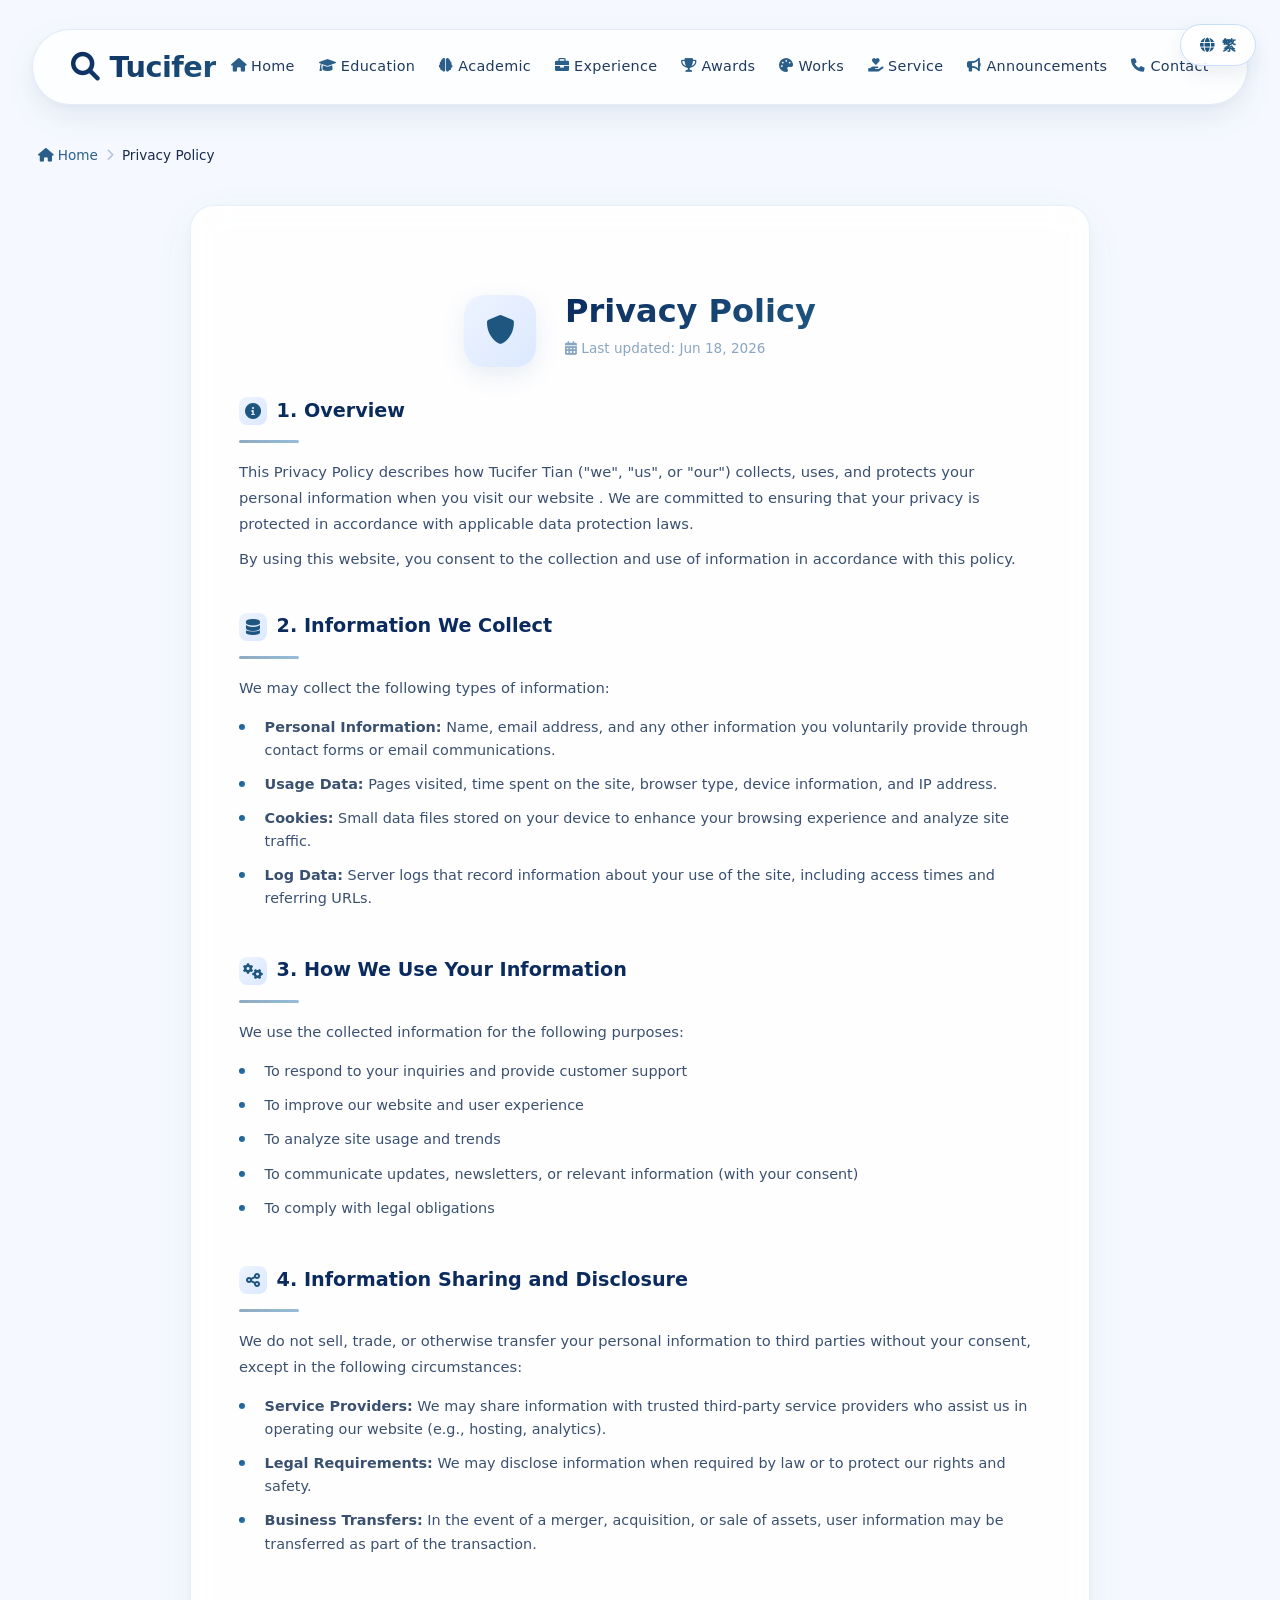
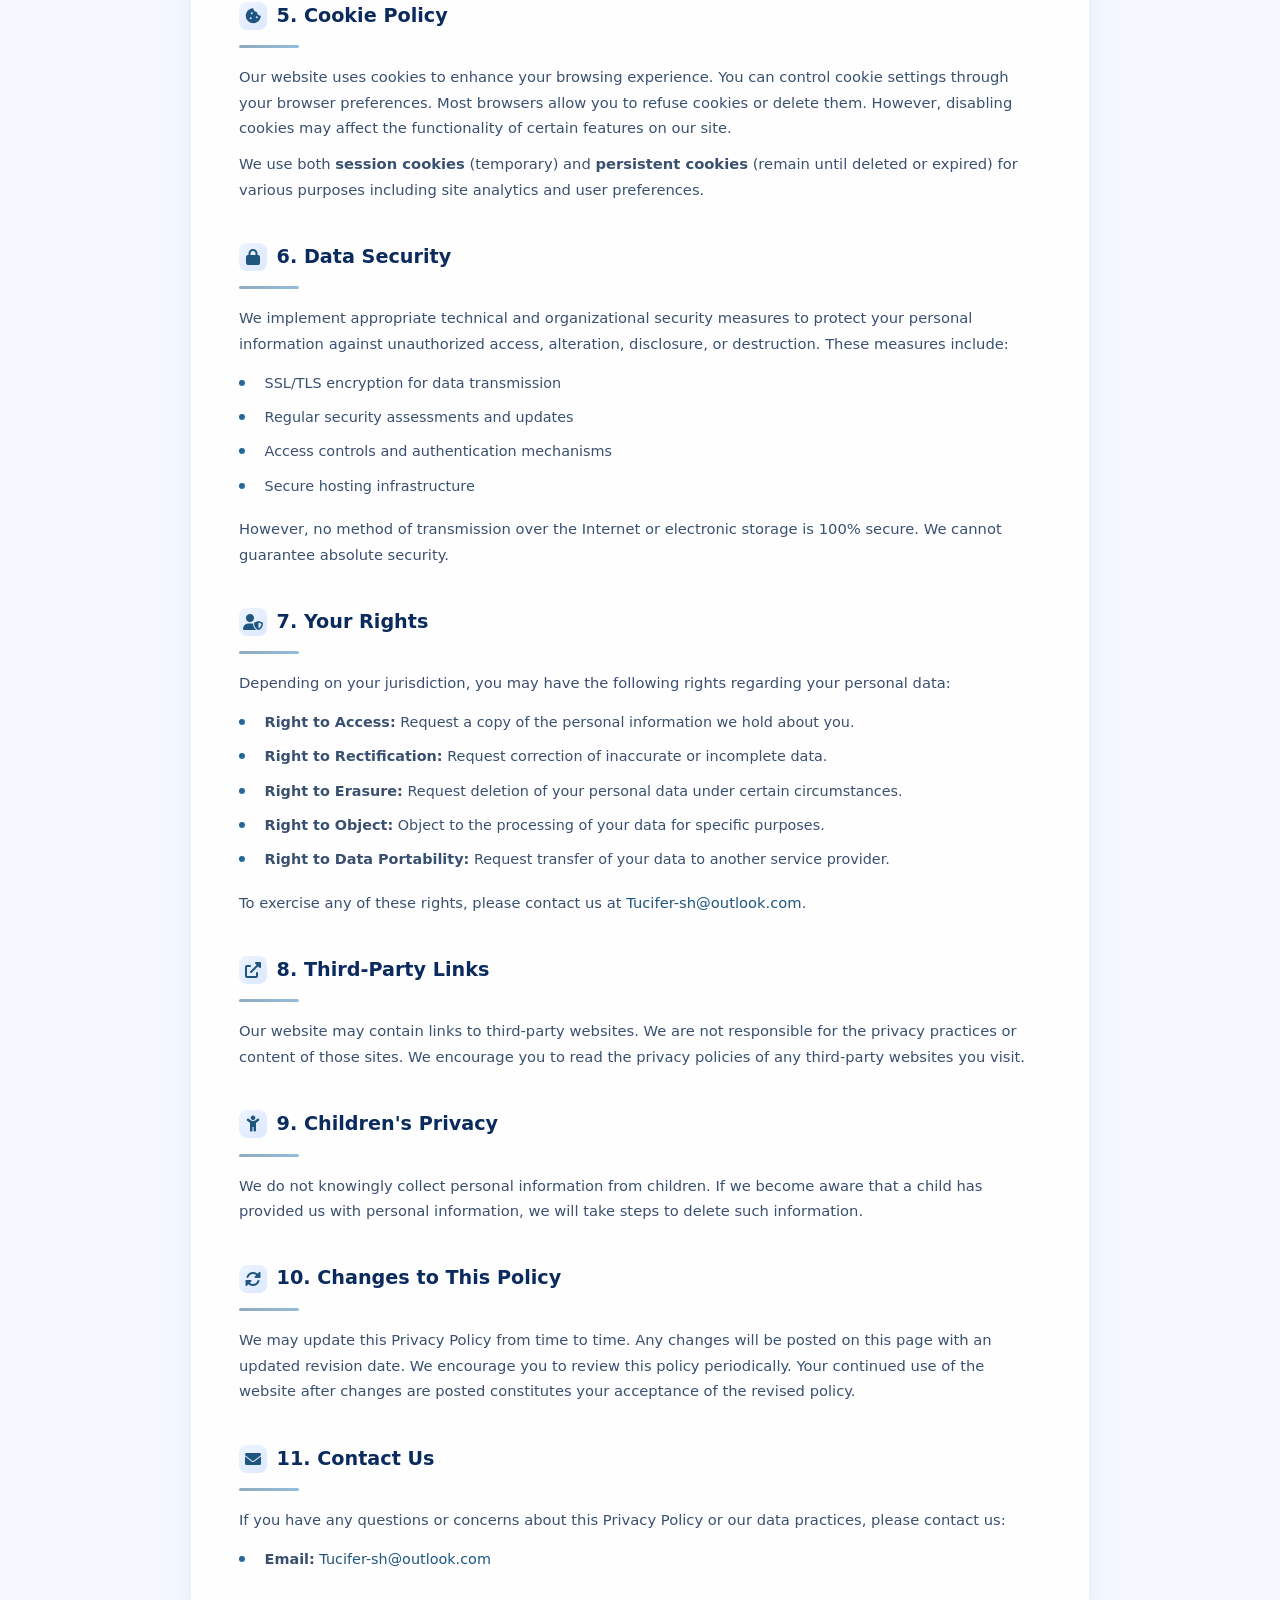
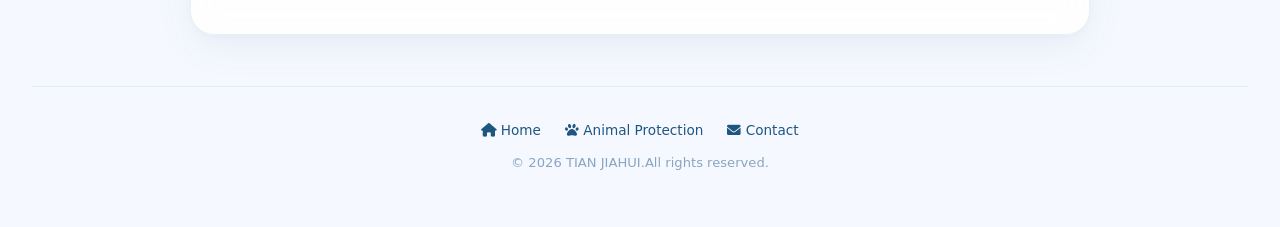
==== commit 0ed01e30: "Update privacy policy.html" ====
--- a/privacy policy.html
+++ b/privacy policy.html
@@ -7,7 +7,7 @@
   <meta http-equiv="Pragma" content="no-cache">
   <meta http-equiv="Expires" content="0">
   <title>Privacy Policy · Tucifer Tian</title>
-  <link rel="icon" href="https://img.icons8.com/?size=100&id=BU7Clwq5bV9D&format=png&color=000000" type="image/png">
+  <link rel="icon"  type="image/png" href="https://img.icons8.com/?size=100&id=WiL3D7DyKm5F&format=png&color=000000">
 
   <!-- Font Awesome -->
   <link rel="stylesheet" href="https://cdnjs.cloudflare.com/ajax/libs/font-awesome/6.0.0-beta3/css/all.min.css">
@@ -380,21 +380,49 @@
     font-size: 0.9rem;     /* 箭头图标也相应缩小 */
   }
 }
-    @media (max-width: 480px) {
-      .nav-links {
-    gap: 0.4rem;
+ @media (max-width: 480px) {
+
+  nav {
+    padding: 0.4rem 0.6rem;
+  }
+
+  .logo {
+    font-size: 1rem;
+  }
+
+  .nav-links {
+    display: grid;
+    grid-template-columns: repeat(3, 1fr); /* ✅ 强制 3 列 */
+    gap: 0.35rem 0.4rem;
+    margin-top: 0.4rem;
+  }
+
+  .nav-links li {
+    min-width: 0;
+  }
+
+  .nav-links a {
+    flex-direction: column;
     justify-content: center;
-  }
-
-  .nav-links a {
-    font-size: 0.75rem;
-    padding: 0.3rem 0.5rem;
+    align-items: center;
+    padding: 0.35rem 0.2rem;
+    font-size: 0.68rem;
+    line-height: 1.15;
+    white-space: nowrap;
+    overflow: hidden;
+    text-overflow: ellipsis;
+  }
+
+  .nav-links a i {
+    font-size: 0.95rem;
+    margin-bottom: 0.15rem;
   }
 
   .nav-links a span {
-    display: inline;   /* ✅ 显示文字 */
-  }
-    }
+    display: block;          /* ✅ 防止 inline 撑高 */
+    transform: scale(0.95); /* ✅ 英文略微压缩 */
+  }
+}
 
 /* ===============================
    隐私政策页 · 手机端强制缩放
@@ -460,6 +488,8 @@
     height: 2px;
     margin-bottom: 0.45rem;
   }
+
+  
 }
 
     
@@ -756,7 +786,7 @@
     <footer>
       <div class="footer-links">
         <a href="index.html"><i class="fas fa-home"></i> <span data-en="Home" data-zh-hant="主頁" data-zh-hans="主页">Home</span></a>
-        <a href="privacy policy.html"><i class="fas fa-shield-alt"></i> <span data-en="Privacy Policy" data-zh-hant="隱私政策" data-zh-hans="隐私政策">Privacy Policy</span></a>
+        <a href="xiaokui.html"><i class="fas fa-paw"></i> <span data-en="Animal Protection" data-zh-hant="動物保護宣言" data-zh-hans="动物保护宣言">Animal Protection</span></a>
         <a href="index.html#Contact"><i class="fas fa-envelope"></i> <span data-en="Contact" data-zh-hant="聯絡" data-zh-hans="联络">Contact</span></a>
       </div>
       <p>© 2026 TIAN JIAHUI.<span data-en="All rights reserved." data-zh-hant="保留所有權利。" data-zh-hans="保留所有权利。">All rights reserved.</span></p>
@@ -770,6 +800,8 @@
   </div>
 
   <script>
+
+
     // 回到顶部
     const backToTop = document.getElementById('backToTop');
     window.addEventListener('scroll', () => {
